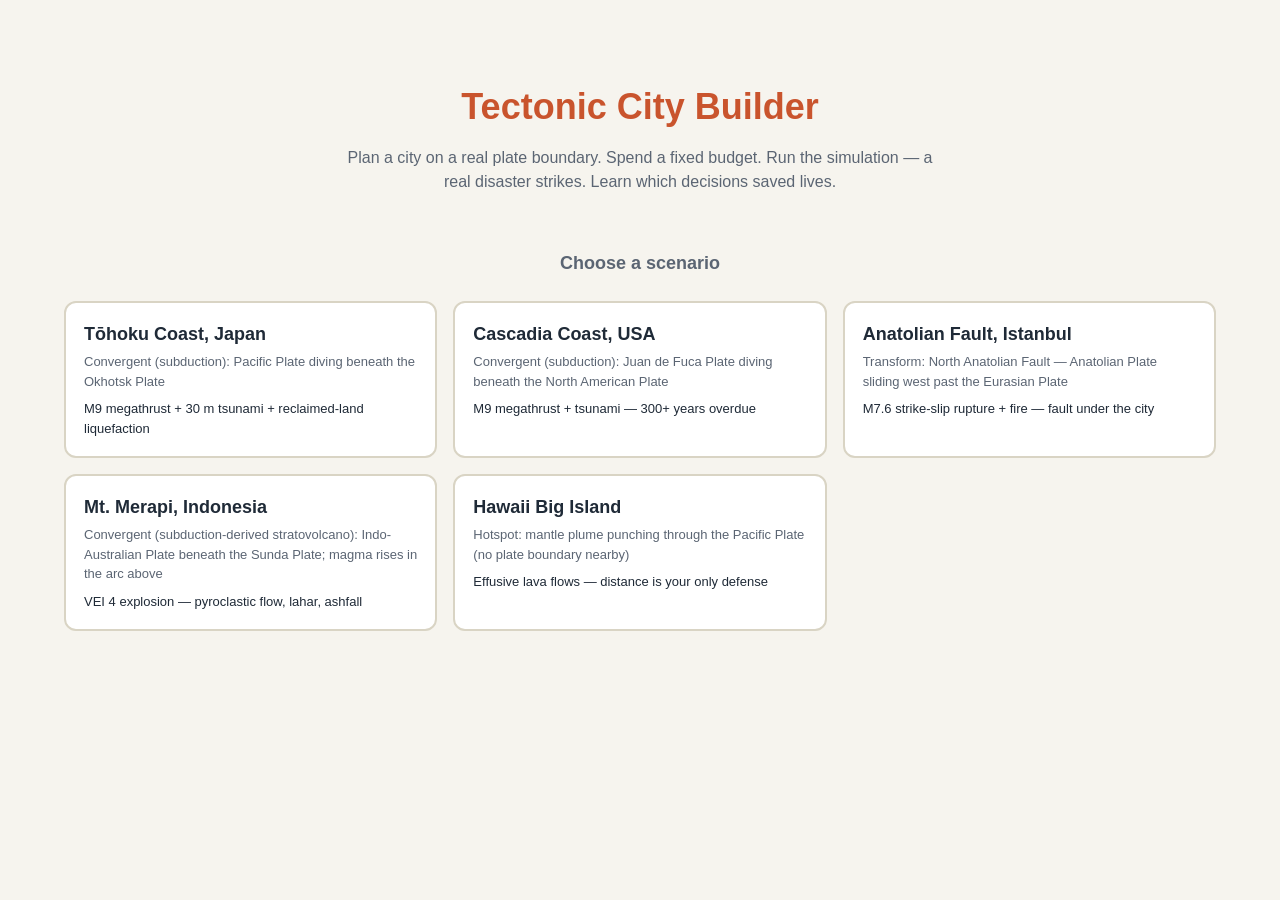
==== v2/index.html @ 9e3a4e07 "Initial commit — v1 reference + v2 Phase A foundation Tracks the existing v1 simulator (immutable pe" ====
<!DOCTYPE html>
<html lang="en">
<head>
  <meta charset="UTF-8">
  <meta name="viewport" content="width=device-width, initial-scale=1.0">
  <title>Tectonic City Builder v2 — Earth & Environmental Science</title>
  <link rel="stylesheet" href="styles.css">
</head>
<body>

<!-- ═══════════════════════════════════════════════ -->
<!-- SCREEN 1: TITLE / SCENARIO PICKER              -->
<!-- ═══════════════════════════════════════════════ -->
<div id="screen-title" class="screen active">
  <div class="title-hero">
    <h1>Tectonic City Builder</h1>
    <p>Plan a city on a real plate boundary. Spend a fixed budget. Run the simulation — a real disaster strikes. Learn which decisions saved lives.</p>
  </div>
  <h2 style="text-align:center; font-size: 18px; color: var(--muted); margin-bottom: 12px;">Choose a scenario</h2>
  <div class="scenario-grid" id="scenario-picker">
    <!-- populated by game.js -->
  </div>
</div>

<!-- ═══════════════════════════════════════════════ -->
<!-- SCREEN 2: BRIEFING                             -->
<!-- ═══════════════════════════════════════════════ -->
<div id="screen-briefing" class="screen">
  <div class="briefing" id="briefing-content">
    <!-- populated by game.js -->
  </div>
</div>

<!-- ═══════════════════════════════════════════════ -->
<!-- SCREEN 3: BUILD                                -->
<!-- ═══════════════════════════════════════════════ -->
<div id="screen-build" class="screen">
  <div class="build-layout">
    <div class="build-main">
      <div class="build-header">
        <h2 id="build-title">Build your city</h2>
        <div class="scenario-sub" id="build-subtitle">—</div>
      </div>
      <div class="grid-wrap">
        <div class="grid" id="grid"></div>
      </div>
    </div>
    <div class="build-side">
      <div class="budget-card">
        <div class="budget-label">Budget remaining</div>
        <div class="budget-value" id="budget-value">$0</div>
      </div>
      <div class="palette">
        <h3>Buildings</h3>
        <div class="palette-list" id="palette-buildings"></div>
      </div>
      <div class="palette">
        <h3>Engineering Tech</h3>
        <p style="font-size:11px;color:var(--muted);margin-bottom:6px;">Click a tile with a building first, then a tech to install it.</p>
        <div class="palette-list" id="palette-tech"></div>
      </div>
      <div class="palette-info" id="palette-info">Select a building or tech, then click a tile to place.</div>
      <button class="run-button" id="run-button">▶ Run Simulation</button>
      <button class="btn btn-secondary" id="back-to-picker" style="margin-top: 8px;">← Back to scenarios</button>
    </div>
  </div>
</div>

<!-- ═══════════════════════════════════════════════ -->
<!-- SCREEN 4: DISASTER BANNER                      -->
<!-- ═══════════════════════════════════════════════ -->
<div id="screen-disaster" class="screen">
  <div class="disaster-banner" id="disaster-banner">⚠️ DISASTER INCOMING ⚠️</div>
</div>

<!-- ═══════════════════════════════════════════════ -->
<!-- SCREEN 5: DEBRIEF                              -->
<!-- ═══════════════════════════════════════════════ -->
<div id="screen-debrief" class="screen">
  <div class="debrief" id="debrief-content">
    <!-- populated by game.js -->
  </div>
</div>

<!-- Scripts: data first, game logic last -->
<script src="scenarios.js"></script>
<script src="tech.js"></script>
<script src="game.js"></script>

</body>
</html>
---- v2/styles.css ----
/* Tectonic City Builder v2 — palette + layout */

:root {
  --bg: #f6f4ee;
  --ink: #1f2a37;
  --muted: #5b6573;
  --card: #ffffff;
  --line: #d9d4c4;
  --accent: #c9542d;
  --accent-soft: #f4ddcf;
  --ok: #2e7d4f;
  --warn: #c9882d;
  --bad: #b3261e;

  /* Tile zone colors */
  --tile: #e9e4d3;
  --tile-bedrock: #d6cdb0;
  --tile-fill: #ddd0a0;
  --tile-reclaimed: #c8b87a;          /* NEW: reclaimed land, deeper than fill */
  --tile-coast: #c6dbe2;
  --tile-ocean: #6f9bb0;
  --tile-fault: #b3826b;
  --tile-urban: #e5dcc6;              /* NEW: dense urban, lighter than bedrock */
  --tile-urban-near: #d9c6a5;         /* NEW: near-fault urban */
  --tile-lava-hi: #d97a4b;
  --tile-lava-med: #e5b08c;
  --tile-ash: #b9b09d;
  --tile-volcano: #5b3a2b;
  --tile-pyroclastic: #8b3a2b;        /* NEW: lethal pyroclastic zone */
  --tile-lahar: #8c7a52;              /* NEW: lahar mudflow valley */
}

* { box-sizing: border-box; margin: 0; padding: 0; }

body {
  font-family: -apple-system, BlinkMacSystemFont, "Segoe UI", Roboto, sans-serif;
  background: var(--bg);
  color: var(--ink);
  line-height: 1.5;
  min-height: 100vh;
}

/* ───── Screen system ───── */
.screen { display: none; padding: 24px; max-width: 1200px; margin: 0 auto; }
.screen.active { display: block; }

/* ───── Title screen ───── */
.title-hero { text-align: center; padding: 56px 24px 32px; }
.title-hero h1 { font-size: 36px; color: var(--accent); margin-bottom: 12px; }
.title-hero p { color: var(--muted); max-width: 600px; margin: 0 auto 24px; font-size: 16px; }
.scenario-grid {
  display: grid;
  grid-template-columns: repeat(auto-fit, minmax(280px, 1fr));
  gap: 16px;
  margin-top: 24px;
}
.scenario-card {
  background: var(--card);
  border: 2px solid var(--line);
  border-radius: 12px;
  padding: 18px;
  cursor: pointer;
  transition: border-color 0.15s, transform 0.1s, box-shadow 0.15s;
}
.scenario-card:hover {
  border-color: var(--accent);
  transform: translateY(-2px);
  box-shadow: 0 4px 16px rgba(201, 84, 45, 0.12);
}
.scenario-card h3 { font-size: 18px; color: var(--ink); margin-bottom: 4px; }
.scenario-card .scenario-meta { font-size: 13px; color: var(--muted); margin-bottom: 8px; }
.scenario-card .scenario-hazards { font-size: 13px; color: var(--ink); }

/* ───── Briefing screen ───── */
.briefing { background: var(--card); border-radius: 12px; padding: 24px; border: 1px solid var(--line); }
.briefing h2 { font-size: 26px; color: var(--accent); margin-bottom: 6px; }
.briefing .briefing-meta { color: var(--muted); margin-bottom: 16px; font-size: 14px; }
.briefing h3 { font-size: 16px; margin-top: 20px; margin-bottom: 8px; }
.briefing p { margin-bottom: 10px; }
.briefing .hazards-list { display: flex; flex-wrap: wrap; gap: 10px; margin: 8px 0 16px; }
.briefing .hazard-chip {
  background: var(--accent-soft);
  color: var(--ink);
  padding: 6px 12px;
  border-radius: 16px;
  font-size: 13px;
  font-weight: 600;
}
.briefing .legend { display: flex; flex-wrap: wrap; gap: 12px; margin: 12px 0; font-size: 13px; }
.briefing .legend-item { display: inline-flex; align-items: center; gap: 6px; }
.briefing .legend-swatch { width: 16px; height: 16px; border-radius: 3px; border: 1px solid var(--line); }
.briefing .tech-list { display: flex; flex-wrap: wrap; gap: 8px; margin-top: 8px; }
.briefing .tech-chip { background: var(--bg); border: 1px solid var(--line); padding: 4px 10px; border-radius: 12px; font-size: 13px; }
.briefing .ngss-footer { margin-top: 24px; padding-top: 16px; border-top: 1px solid var(--line); font-size: 12px; color: var(--muted); }
.briefing .ngss-footer strong { color: var(--ink); }
.briefing-actions { margin-top: 20px; display: flex; gap: 12px; }

/* ───── Build screen ───── */
.build-layout {
  display: grid;
  grid-template-columns: 1fr 280px;
  gap: 20px;
}
.build-main { background: var(--card); border-radius: 12px; padding: 16px; border: 1px solid var(--line); }
.build-header { display: flex; justify-content: space-between; align-items: baseline; margin-bottom: 12px; }
.build-header h2 { font-size: 20px; color: var(--accent); }
.build-header .scenario-sub { font-size: 13px; color: var(--muted); }

/* Grid */
.grid-wrap { display: flex; justify-content: center; padding: 12px 0; }
.grid {
  display: grid;
  grid-template-columns: repeat(8, 64px);
  grid-template-rows: repeat(6, 64px);
  gap: 2px;
  background: var(--line);
  padding: 2px;
  border-radius: 6px;
}
.tile {
  background: var(--tile-bedrock);
  border: 1px solid transparent;
  cursor: pointer;
  position: relative;
  display: flex;
  flex-direction: column;
  align-items: center;
  justify-content: center;
  font-size: 22px;
  user-select: none;
  transition: transform 0.05s;
}
.tile:hover { border-color: var(--accent); transform: scale(1.04); z-index: 2; }
.tile.zone-ocean { background: var(--tile-ocean); cursor: not-allowed; }
.tile.zone-coastal { background: var(--tile-coast); }
.tile.zone-fill { background: var(--tile-fill); }
.tile.zone-reclaimed_land { background: var(--tile-reclaimed); }
.tile.zone-bedrock { background: var(--tile-bedrock); }
.tile.zone-fault { background: var(--tile-fault); }
.tile.zone-urban { background: var(--tile-urban); }
.tile.zone-urban-near { background: var(--tile-urban-near); }
.tile.zone-volcano { background: var(--tile-volcano); cursor: not-allowed; }
.tile.zone-pyroclastic_zone { background: var(--tile-pyroclastic); }
.tile.zone-lahar_valley { background: var(--tile-lahar); }
.tile.zone-ashfall_plume { background: var(--tile-ash); }
.tile.zone-lava_path { background: var(--tile-lava-hi); }
.tile.zone-lava_adjacent { background: var(--tile-lava-med); }
.tile.unbuildable { cursor: not-allowed; }
.tile .tile-tech {
  position: absolute;
  top: 1px;
  right: 2px;
  font-size: 11px;
  background: rgba(255, 255, 255, 0.85);
  padding: 1px 4px;
  border-radius: 3px;
  line-height: 1;
}

/* Sidebar */
.build-side { display: flex; flex-direction: column; gap: 14px; }
.budget-card {
  background: var(--card);
  border: 1px solid var(--line);
  border-radius: 10px;
  padding: 14px;
}
.budget-card .budget-label { font-size: 12px; color: var(--muted); }
.budget-card .budget-value { font-size: 26px; font-weight: 700; color: var(--ok); }
.budget-card .budget-value.low { color: var(--warn); }
.budget-card .budget-value.empty { color: var(--bad); }
.palette {
  background: var(--card);
  border: 1px solid var(--line);
  border-radius: 10px;
  padding: 14px;
}
.palette h3 { font-size: 13px; text-transform: uppercase; letter-spacing: 0.5px; color: var(--muted); margin-bottom: 8px; }
.palette-list { display: flex; flex-direction: column; gap: 6px; }
.palette-item {
  display: flex;
  align-items: center;
  gap: 8px;
  background: var(--bg);
  border: 1.5px solid var(--line);
  border-radius: 6px;
  padding: 8px 10px;
  cursor: pointer;
  font-size: 13px;
  transition: border-color 0.1s;
}
.palette-item:hover { border-color: var(--accent); }
.palette-item.selected { border-color: var(--accent); background: var(--accent-soft); }
.palette-item .palette-icon { font-size: 18px; }
.palette-item .palette-cost { margin-left: auto; color: var(--muted); font-size: 12px; }
.palette-item.unaffordable { opacity: 0.5; cursor: not-allowed; }
.palette-info { font-size: 12px; color: var(--muted); margin-top: 6px; min-height: 32px; }

.run-button {
  background: var(--accent);
  color: white;
  border: none;
  padding: 14px 24px;
  border-radius: 10px;
  font-size: 16px;
  font-weight: 700;
  cursor: pointer;
  width: 100%;
  margin-top: auto;
}
.run-button:hover { background: #a8421f; }
.run-button:disabled { background: var(--muted); cursor: not-allowed; }

/* ───── Disaster banner (between Build and Debrief) ───── */
.disaster-banner {
  background: var(--bad);
  color: white;
  text-align: center;
  padding: 32px 24px;
  font-size: 26px;
  font-weight: 700;
  letter-spacing: 1px;
  border-radius: 12px;
  margin: 100px auto;
  max-width: 600px;
}

/* ───── Debrief screen ───── */
.debrief { background: var(--card); border-radius: 12px; padding: 24px; border: 1px solid var(--line); }
.debrief h2 { font-size: 26px; color: var(--accent); margin-bottom: 4px; }
.debrief .debrief-meta { color: var(--muted); margin-bottom: 20px; font-size: 14px; }
.scoreboard { display: grid; grid-template-columns: repeat(auto-fit, minmax(140px, 1fr)); gap: 12px; margin: 16px 0; }
.scoreboard .score-card {
  background: var(--bg);
  border: 1px solid var(--line);
  border-radius: 10px;
  padding: 14px;
}
.scoreboard .score-label { font-size: 12px; color: var(--muted); text-transform: uppercase; letter-spacing: 0.5px; }
.scoreboard .score-value { font-size: 24px; font-weight: 700; color: var(--ink); margin-top: 4px; }
.scoreboard .score-value.ok { color: var(--ok); }
.scoreboard .score-value.warn { color: var(--warn); }
.scoreboard .score-value.bad { color: var(--bad); }
.grade-banner {
  display: inline-block;
  padding: 10px 24px;
  border-radius: 8px;
  font-size: 22px;
  font-weight: 800;
  margin: 8px 0;
  color: white;
}
.grade-banner.grade-A { background: var(--ok); }
.grade-banner.grade-B { background: #4a8a3b; }
.grade-banner.grade-C { background: var(--warn); }
.grade-banner.grade-D { background: #c46b2d; }
.grade-banner.grade-F { background: var(--bad); }
.debrief-section { margin-top: 20px; padding-top: 16px; border-top: 1px solid var(--line); }
.debrief-section h3 { font-size: 16px; margin-bottom: 8px; }
.outcome-list { font-size: 14px; }
.outcome-list .outcome-row {
  display: flex;
  justify-content: space-between;
  padding: 6px 0;
  border-bottom: 1px dashed var(--line);
}
.outcome-list .outcome-row:last-child { border-bottom: none; }
.outcome-list .outcome-detail { color: var(--muted); font-size: 13px; }

.debrief-actions { margin-top: 24px; display: flex; gap: 12px; flex-wrap: wrap; }

/* ───── Buttons ───── */
.btn {
  display: inline-block;
  padding: 10px 18px;
  border-radius: 8px;
  border: none;
  font-size: 14px;
  font-weight: 600;
  cursor: pointer;
  text-decoration: none;
}
.btn-primary { background: var(--accent); color: white; }
.btn-primary:hover { background: #a8421f; }
.btn-secondary { background: var(--bg); color: var(--ink); border: 1.5px solid var(--line); }
.btn-secondary:hover { border-color: var(--accent); }

/* ───── Responsive ───── */
@media (max-width: 900px) {
  .build-layout { grid-template-columns: 1fr; }
  .build-side { order: -1; }
  .grid { grid-template-columns: repeat(8, 44px); grid-template-rows: repeat(6, 44px); }
  .tile { font-size: 16px; }
}
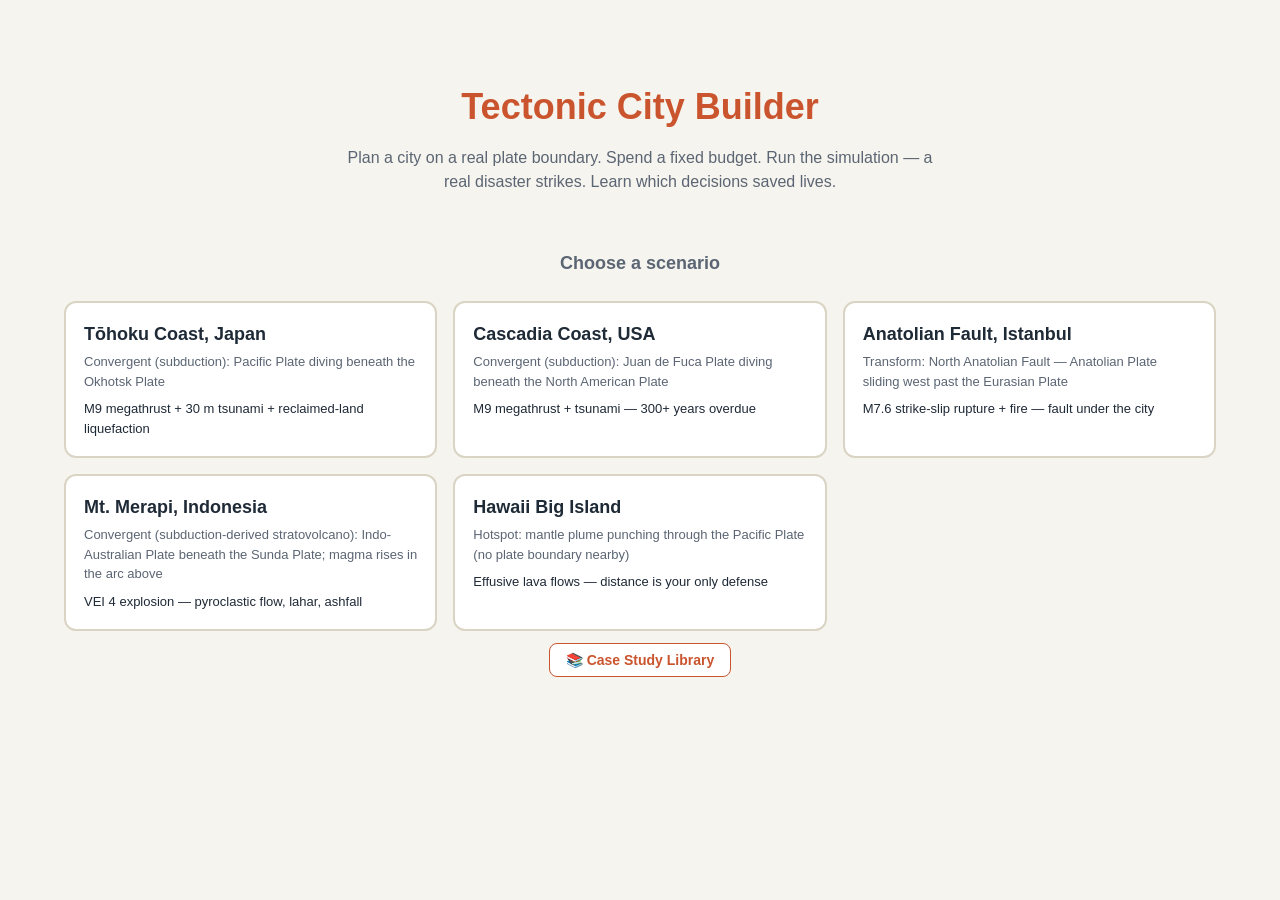
==== commit 782361de: "v2 Phase D — historical case studies (library + briefing + failure-mode debrief) Wires the 9-case-st" ====
--- a/v2/index.html
+++ b/v2/index.html
@@ -20,6 +20,23 @@
   <div class="scenario-grid" id="scenario-picker">
     <!-- populated by game.js -->
   </div>
+  <div class="title-actions">
+    <button class="btn-library" id="open-library">📚 Case Study Library</button>
+  </div>
+</div>
+
+<!-- ═══════════════════════════════════════════════ -->
+<!-- SCREEN 6: CASE STUDY LIBRARY (Phase D)        -->
+<!-- ═══════════════════════════════════════════════ -->
+<div id="screen-library" class="screen">
+  <div class="screen-header">
+    <h1>Case Study Library</h1>
+    <p>Nine real-world events catalogued. Each entry includes what happened, what engineering or its absence mattered, primary sources, and the NGSS standards it most strongly supports. Click any card to expand.</p>
+  </div>
+  <div class="cs-grid" id="cs-library-grid"><!-- populated by game.js --></div>
+  <div class="library-back">
+    <button class="btn btn-secondary" id="library-back">← Back to title</button>
+  </div>
 </div>
 
 <!-- ═══════════════════════════════════════════════ -->
@@ -41,6 +58,7 @@
         <h2 id="build-title">Build your city</h2>
         <div class="scenario-sub" id="build-subtitle">—</div>
       </div>
+      <div id="disaster-banner-inline" class="disaster-banner-inline">⚠️ DISASTER INCOMING ⚠️</div>
       <div class="grid-wrap">
         <div class="grid" id="grid"></div>
       </div>
@@ -82,9 +100,14 @@
   </div>
 </div>
 
-<!-- Scripts: data first, game logic last -->
+<!-- Hover popover for tech demos (Phase B) -->
+<div id="tech-demo-popover" class="tech-demo-popover" aria-hidden="true"></div>
+
+<!-- Scripts: data first, sprites, game logic last -->
 <script src="scenarios.js"></script>
 <script src="tech.js"></script>
+<script src="case-studies.js"></script>
+<script src="sprites.js"></script>
 <script src="game.js"></script>
 
 </body>
--- a/v2/styles.css
+++ b/v2/styles.css
@@ -285,10 +285,476 @@
 .btn-secondary { background: var(--bg); color: var(--ink); border: 1.5px solid var(--line); }
 .btn-secondary:hover { border-color: var(--accent); }
 
+/* ───── SVG tile sprites (Phase B) ───── */
+.tile { font-size: 0; /* hide leftover emoji baseline */ }
+.tile-sprite {
+  display: block;
+  width: 100%;
+  height: 100%;
+  pointer-events: none;
+}
+
+/* Building piece fills */
+.sprite-building .iso-front  { fill: var(--front-color, #d8c298); stroke: var(--ink); stroke-width: 0.5; }
+.sprite-building .iso-side   { fill: var(--side-color, #b9a378); stroke: var(--ink); stroke-width: 0.5; }
+.sprite-building .iso-door   { fill: #5a4530; }
+.sprite-building .iso-window { fill: #7ba3b0; }
+.sprite-building .iso-trim   { fill: #6b5a3e; }
+.sprite-building .iso-trim-line { stroke: var(--ink); stroke-width: 0.6; fill: none; }
+.sprite-building .iso-arch   { fill: #6b5a3e; }
+.sprite-building .iso-cross  { fill: #c92d2d; }
+.sprite-building .iso-tower  { fill: var(--front-color, #d8c298); stroke: var(--ink); stroke-width: 0.5; }
+.sprite-building .iso-tower-roof { fill: var(--accent); }
+.sprite-building .iso-stack       { fill: #6e6e6e; stroke: var(--ink); stroke-width: 0.4; }
+.sprite-building .iso-stack-rim   { fill: #4a4a4a; }
+.sprite-building .iso-awning      { fill: var(--accent); stroke: var(--ink); stroke-width: 0.5; }
+
+/* Per-building color overrides via CSS variables */
+.sprite-housing  { --front-color: #d8c298; --side-color: #b9a378; }
+.sprite-hospital { --front-color: #f3ecd8; --side-color: #d8d0b8; }
+.sprite-school   { --front-color: #e8d075; --side-color: #c8b055; }
+.sprite-power    { --front-color: #b4ada0; --side-color: #94928a; }
+.sprite-market   { --front-color: #c8b87a; --side-color: #a89858; }
+
+/* Default flat roof */
+.iso-roof { fill: #8b7355; stroke: var(--ink); stroke-width: 0.5; }
+/* Steep pitched roof (when ash_roof installed) */
+.iso-roof-steep polygon { fill: #6b5a3e; stroke: var(--ink); stroke-width: 0.5; }
+
+/* Tech overlay fills */
+.overlay-base-isolation path { fill: none; stroke: var(--accent); stroke-width: 1.5; stroke-linecap: round; }
+.overlay-shear-walls   line  { stroke: rgba(31, 42, 55, 0.55); stroke-width: 1.2; }
+.overlay-tsunami-wall  rect  { fill: #9b9080; stroke: var(--ink); stroke-width: 0.5; }
+.overlay-tsunami-wall  line  { stroke: #5a4530; stroke-width: 0.4; }
+.overlay-deep-foundation line { stroke: #4a3a25; stroke-width: 1.2; }
+.overlay-lava-berm polygon { fill: #8b5a3a; stroke: var(--ink); stroke-width: 0.5; }
+.overlay-lahar-diversion polygon { fill: #4a3a28; stroke: var(--ink); stroke-width: 0.3; }
+.overlay-lahar-diversion .lahar-water { fill: #6b5a3e; stroke: none; }
+.overlay-pyroclastic-shelter rect    { fill: #8a8278; stroke: var(--ink); stroke-width: 0.4; }
+.overlay-pyroclastic-shelter polygon { fill: #6b6058; stroke: var(--ink); stroke-width: 0.4; }
+.overlay-pyroclastic-shelter .bunker-door { fill: #2a2a2a; stroke: none; }
+
+/* ───── City-wide badge (early warning) ───── */
+.citywide-badge {
+  position: absolute;
+  top: 8px;
+  right: 8px;
+  background: var(--accent);
+  color: white;
+  padding: 4px 10px;
+  border-radius: 12px;
+  font-size: 11px;
+  font-weight: 700;
+  letter-spacing: 0.4px;
+  text-transform: uppercase;
+  pointer-events: none;
+  z-index: 3;
+}
+.build-main { position: relative; }
+
+/* ───── Tech demo popover ───── */
+.tech-demo-popover {
+  position: fixed;
+  display: none;
+  background: var(--card);
+  border: 1.5px solid var(--accent);
+  border-radius: 8px;
+  padding: 6px;
+  box-shadow: 0 8px 24px rgba(0, 0, 0, 0.18);
+  z-index: 1000;
+  width: 200px;
+  pointer-events: none;
+}
+.tech-demo-popover.visible { display: block; }
+.tech-demo-popover .demo-svg { width: 100%; height: auto; }
+.tech-demo-popover .demo-label {
+  font-family: sans-serif;
+  font-size: 4px;
+  fill: var(--muted);
+}
+.tech-demo-popover .demo-building       { fill: #d8c298; stroke: var(--ink); stroke-width: 0.6; }
+.tech-demo-popover .demo-window         { fill: #7ba3b0; }
+.tech-demo-popover .demo-door           { fill: #5a4530; }
+.tech-demo-popover .demo-ground         { fill: #b9a378; }
+.tech-demo-popover .demo-ground-line    { stroke: var(--ink); stroke-width: 0.5; }
+.tech-demo-popover .demo-ground-liquid  { fill: #b9a378; }
+.tech-demo-popover .demo-pile           { stroke: #4a3a25; stroke-width: 1; stroke-dasharray: 2 2; }
+.tech-demo-popover .demo-brace          { stroke: rgba(31, 42, 55, 0.6); stroke-width: 1.2; }
+.tech-demo-popover .demo-wall           { fill: #9b9080; stroke: var(--ink); stroke-width: 0.5; }
+.tech-demo-popover .demo-wave           { fill: #6f9bb0; opacity: 0.85; }
+.tech-demo-popover .demo-mast           { stroke: var(--ink); stroke-width: 1.5; }
+.tech-demo-popover .demo-antenna        { fill: var(--accent); }
+.tech-demo-popover .demo-ring           { fill: none; stroke: var(--accent); stroke-width: 1; opacity: 0.7; }
+.tech-demo-popover .demo-person         { fill: var(--ink); }
+.tech-demo-popover .demo-berm           { fill: #8b5a3a; stroke: var(--ink); stroke-width: 0.5; }
+.tech-demo-popover .demo-lava           { fill: #d97a4b; }
+.tech-demo-popover .demo-pitched-roof   { fill: #6b5a3e; stroke: var(--ink); stroke-width: 0.5; }
+.tech-demo-popover .demo-ash            { fill: #888; }
+.tech-demo-popover .demo-trench         { fill: #4a3a28; }
+.tech-demo-popover .demo-mud            { stroke: #6b5a3e; }
+.tech-demo-popover .demo-bunker         { fill: #8a8278; stroke: var(--ink); stroke-width: 0.4; }
+.tech-demo-popover .demo-bunker-roof    { fill: #6b6058; stroke: var(--ink); stroke-width: 0.4; }
+.tech-demo-popover .demo-pyroclastic    { fill: rgba(217, 122, 75, 0.85); }
+
+/* ───── Hover demo animations (~2s loops) ───── */
+@keyframes shakeGround {
+  0%, 100% { transform: translateX(0); }
+  25% { transform: translateX(3px); }
+  75% { transform: translateX(-3px); }
+}
+.anim-shake-ground { animation: shakeGround 0.6s ease-in-out infinite; transform-origin: center; }
+
+@keyframes tiltSnap {
+  0%, 100% { transform: rotate(0deg); }
+  40% { transform: rotate(-7deg); }
+  60% { transform: rotate(7deg); }
+}
+.anim-tilt-snap { animation: tiltSnap 1.8s ease-in-out infinite; }
+
+@keyframes waveSweep {
+  0% { transform: translateX(0); opacity: 1; }
+  60% { transform: translateX(20px); opacity: 1; }
+  80% { transform: translateX(20px); opacity: 0.6; }
+  100% { transform: translateX(0); opacity: 0; }
+}
+.anim-wave-sweep { animation: waveSweep 2s ease-out infinite; }
+
+@keyframes liquefy {
+  0%, 100% { opacity: 1; transform: translateY(0); }
+  50% { opacity: 0.6; transform: translateY(2px); }
+}
+.anim-liquefy { animation: liquefy 1.6s ease-in-out infinite; }
+
+@keyframes pulse {
+  0% { opacity: 1; transform: scale(0.6); }
+  100% { opacity: 0; transform: scale(1.4); }
+}
+.anim-pulse circle { animation: pulse 1.6s ease-out infinite; transform-origin: 40px 18px; }
+.anim-pulse circle:nth-child(2) { animation-delay: 0.5s; }
+.anim-pulse circle:nth-child(3) { animation-delay: 1.0s; }
+
+@keyframes peopleFlee {
+  0% { transform: translateX(0); opacity: 1; }
+  100% { transform: translateX(-20px); opacity: 0; }
+}
+.anim-people-flee circle:first-child { animation: peopleFlee 1.8s ease-in infinite; }
+.anim-people-flee circle:last-child  { animation: peopleFlee 1.8s ease-in infinite reverse; }
+
+@keyframes lavaDivert {
+  0%, 100% { transform: translateX(0); opacity: 1; }
+  50% { transform: translateX(-4px); opacity: 0.8; }
+}
+.anim-lava-divert { animation: lavaDivert 1.4s ease-in-out infinite; }
+
+@keyframes ashfall {
+  0% { transform: translateY(-12px); opacity: 0; }
+  20% { opacity: 1; }
+  100% { transform: translateY(34px); opacity: 0; }
+}
+.anim-ashfall circle { animation: ashfall 2s linear infinite; }
+.anim-ashfall circle:nth-child(2) { animation-delay: 0.5s; }
+.anim-ashfall circle:nth-child(3) { animation-delay: 1.0s; }
+.anim-ashfall circle:nth-child(4) { animation-delay: 1.5s; }
+
+@keyframes laharFlow {
+  0% { stroke-dashoffset: 0; }
+  100% { stroke-dashoffset: -40; }
+}
+.anim-lahar-flow .demo-mud { stroke-dasharray: 6 4; animation: laharFlow 1.5s linear infinite; }
+
+@keyframes pyroclasticSweep {
+  0% { transform: translateX(-30px); opacity: 0; }
+  30% { opacity: 1; }
+  70% { opacity: 1; }
+  100% { transform: translateX(80px); opacity: 0; }
+}
+.anim-pyroclastic-sweep polygon { animation: pyroclasticSweep 2.4s ease-out infinite; }
+
+@keyframes buildingDestroy {
+  0%, 30% { opacity: 1; transform: scale(1, 1); }
+  60% { opacity: 0.4; transform: scale(1, 0.6); }
+  100% { opacity: 0.1; transform: scale(1, 0.3); }
+}
+.anim-building-destroy rect {
+  animation: buildingDestroy 2.4s ease-in infinite;
+  transform-origin: center bottom;
+  transform-box: fill-box;
+}
+
+/* ═════════════════════════════════════════════════════════════════
+   Phase C — DAMAGE STATES + DISASTER ANIMATION
+   ═════════════════════════════════════════════════════════════════ */
+
+/* ───── Damage state classes on .tile-sprite ───── */
+.tile-sprite { transition: transform 0.18s ease-out; transform-origin: center bottom; }
+.tile-sprite.damage-cracked { transform: rotate(-2deg); }
+.tile-sprite.damage-heavy   { transform: rotate(-4deg); filter: brightness(0.85) saturate(0.85); }
+.tile-sprite.damage-destroyed { /* rubble sprite handles its own look */ }
+
+/* Crack overlay */
+.damage-cracks path { fill: none; stroke: #2a1a10; stroke-width: 0.8; stroke-linecap: round; }
+.damage-heavy-marks .roof-break  { fill: #2a1a10; }
+.damage-heavy-marks .heavy-crack { fill: none; stroke: #2a1a10; stroke-width: 1.2; stroke-linecap: round; }
+.damage-heavy-marks .smoke-wisp circle {
+  fill: #888;
+  opacity: 0;
+  animation: smokeWisp 1.6s ease-out infinite;
+}
+.damage-heavy-marks .smoke-wisp circle:nth-child(1) { animation-delay: 0s; }
+.damage-heavy-marks .smoke-wisp circle:nth-child(2) { animation-delay: 0.3s; }
+.damage-heavy-marks .smoke-wisp circle:nth-child(3) { animation-delay: 0.6s; }
+@keyframes smokeWisp {
+  0%   { opacity: 0; transform: translateY(0) scale(0.6); }
+  30%  { opacity: 0.6; }
+  100% { opacity: 0; transform: translateY(-12px) scale(1.4); }
+}
+
+/* Rubble sprite (destroyed) */
+.sprite-rubble .rubble-pile  { fill: #7a6a55; stroke: var(--ink); stroke-width: 0.5; }
+.sprite-rubble .rubble-stone { fill: #4a3a28; }
+.sprite-rubble .flame-plume .flame-outer { fill: #d97a4b; opacity: 0.9; animation: flameFlicker 0.35s ease-in-out infinite alternate; }
+.sprite-rubble .flame-plume .flame-inner { fill: #ffcf66; opacity: 0.95; animation: flameFlicker 0.25s ease-in-out infinite alternate-reverse; }
+.sprite-rubble .rubble-smoke circle { fill: #888; opacity: 0; animation: rubbleSmoke 1.8s ease-out infinite; }
+.sprite-rubble .rubble-smoke circle:nth-child(1) { animation-delay: 0s; }
+.sprite-rubble .rubble-smoke circle:nth-child(2) { animation-delay: 0.5s; }
+.sprite-rubble .rubble-smoke circle:nth-child(3) { animation-delay: 1.0s; }
+@keyframes flameFlicker {
+  0%   { transform: scaleY(1)   translateY(0); }
+  100% { transform: scaleY(1.1) translateY(-1px); }
+}
+@keyframes rubbleSmoke {
+  0%   { opacity: 0;   transform: translateY(0)   scale(0.6); }
+  30%  { opacity: 0.6; }
+  100% { opacity: 0;   transform: translateY(-16px) scale(1.6); }
+}
+
+/* ───── Grid shake during quake scenarios ───── */
+.grid.is-shaking { animation: gridShake 0.18s ease-in-out infinite; }
+@keyframes gridShake {
+  0%, 100% { transform: translate(0, 0); }
+  25%      { transform: translate(2px, -1px); }
+  75%      { transform: translate(-2px, 1px); }
+}
+
+/* ───── Inline disaster banner ───── */
+.disaster-banner-inline {
+  background: var(--bad);
+  color: white;
+  text-align: center;
+  padding: 10px 16px;
+  font-size: 16px;
+  font-weight: 700;
+  letter-spacing: 0.6px;
+  border-radius: 8px;
+  margin-bottom: 10px;
+  display: none;
+}
+.disaster-banner-inline.visible { display: block; animation: bannerPulse 0.5s ease-out; }
+@keyframes bannerPulse {
+  0%   { transform: scale(0.98); opacity: 0; }
+  100% { transform: scale(1);    opacity: 1; }
+}
+
+/* ───── Hazard overlay (positioned over .grid during animation) ───── */
+.grid-wrap { position: relative; }
+.hazard-overlay {
+  position: absolute;
+  inset: 12px;
+  width: calc(100% - 24px);
+  height: calc(100% - 24px);
+  pointer-events: none;
+  z-index: 5;
+}
+
+/* Tōhoku / Cascadia — blue wave sweeping left → right */
+.hazard-wave .wave-mass  { fill: rgba(111, 155, 176, 0.55); }
+.hazard-wave .wave-crest { fill: none; stroke: rgba(255,255,255,0.7); stroke-width: 3; }
+.anim-wave-sweep-grid {
+  animation: waveSweepGrid 1.5s ease-out forwards;
+  transform-origin: left center;
+}
+@keyframes waveSweepGrid {
+  0%   { transform: translateX(0)    scaleX(0.4); opacity: 0; }
+  20%  { opacity: 1; }
+  100% { transform: translateX(420px) scaleX(1.4); opacity: 0.7; }
+}
+
+/* Anatolian — red glow flash along fault diagonal */
+.hazard-fault .fault-glow { stroke: rgba(217, 122, 75, 0.55); fill: none; stroke-linecap: round; }
+.hazard-fault .fault-line { stroke: var(--bad); fill: none; stroke-linecap: round; }
+.anim-fault-flash {
+  animation: faultFlash 1.5s ease-out forwards;
+  transform-origin: center;
+}
+@keyframes faultFlash {
+  0%   { opacity: 0; }
+  20%  { opacity: 1; }
+  40%  { opacity: 0.3; }
+  60%  { opacity: 1; }
+  100% { opacity: 0; }
+}
+
+/* Merapi — pyroclastic cone expanding + lahar streaming */
+.hazard-merapi .pyroclastic-cone { fill: rgba(217, 122, 75, 0.55); }
+.hazard-merapi .lahar-flow       { fill: none; stroke: rgba(140, 122, 82, 0.75); stroke-width: 28; stroke-linecap: round; }
+.anim-pyroclastic-expand { transform-origin: 480px 32px; animation: pyroclasticExpand 1.5s ease-out forwards; }
+@keyframes pyroclasticExpand {
+  0%   { transform: scale(0.1); opacity: 0; }
+  20%  { opacity: 1; }
+  100% { transform: scale(2);   opacity: 0.5; }
+}
+.anim-lahar-stream path {
+  stroke-dasharray: 400;
+  stroke-dashoffset: 400;
+  animation: laharStream 1.5s 0.2s ease-out forwards;
+}
+@keyframes laharStream {
+  0%   { stroke-dashoffset: 400; }
+  100% { stroke-dashoffset: 0;   }
+}
+
+/* Hawaii — orange lava extending along path */
+.hazard-lava-extend .lava-path {
+  fill: none;
+  stroke: var(--accent);
+  stroke-width: 28;
+  stroke-linecap: round;
+  stroke-linejoin: round;
+  stroke-dasharray: 100;
+  stroke-dashoffset: 100;
+  animation: lavaReveal 1.5s ease-out forwards;
+}
+@keyframes lavaReveal {
+  0%   { stroke-dashoffset: 100; }
+  100% { stroke-dashoffset: 0;   }
+}
+
+/* ═════════════════════════════════════════════════════════════════
+   Phase D — CASE STUDIES (briefing + debrief + library)
+   ═════════════════════════════════════════════════════════════════ */
+
+/* ───── Title screen — Library entry button ───── */
+.title-actions { text-align: center; margin: 12px 0 16px; }
+.btn-library {
+  background: var(--card);
+  border: 1.5px solid var(--accent);
+  color: var(--accent);
+  font-weight: 700;
+  padding: 8px 16px;
+  border-radius: 8px;
+  cursor: pointer;
+  font-size: 14px;
+}
+.btn-library:hover { background: var(--accent-soft); }
+
+/* ───── Case study cards (shared across briefing/debrief/library) ───── */
+.cs-section { margin-top: 18px; }
+.cs-section-title {
+  font-size: 14px;
+  font-weight: 700;
+  color: var(--muted);
+  text-transform: uppercase;
+  letter-spacing: 0.5px;
+  margin-bottom: 8px;
+}
+.cs-lead {
+  font-size: 13px;
+  color: var(--muted);
+  margin-bottom: 8px;
+}
+.case-study-card {
+  background: var(--card);
+  border: 1.5px solid var(--line);
+  border-radius: 10px;
+  padding: 12px 14px;
+  margin-bottom: 8px;
+  cursor: pointer;
+  transition: border-color 0.15s, box-shadow 0.15s;
+}
+.case-study-card:hover { border-color: var(--accent); }
+.case-study-card .cs-title { font-weight: 700; color: var(--ink); font-size: 14px; }
+.case-study-card .cs-meta { font-size: 12px; color: var(--muted); margin-top: 2px; }
+.case-study-card .cs-hook { font-size: 13px; color: var(--ink); margin-top: 6px; }
+.case-study-card .cs-expand-hint { font-size: 11px; color: var(--accent); margin-top: 6px; font-weight: 600; }
+.case-study-card.expanded { box-shadow: 0 4px 16px rgba(201, 84, 45, 0.10); border-color: var(--accent); }
+.case-study-card.expanded .cs-expand-hint { display: none; }
+.case-study-card .cs-detail { display: none; margin-top: 10px; padding-top: 10px; border-top: 1px solid var(--line); }
+.case-study-card.expanded .cs-detail { display: block; }
+.case-study-card .cs-detail h4 {
+  font-size: 12px; font-weight: 700; color: var(--muted);
+  text-transform: uppercase; letter-spacing: 0.5px;
+  margin-top: 10px; margin-bottom: 4px;
+}
+.case-study-card .cs-detail h4:first-child { margin-top: 0; }
+.case-study-card .cs-detail p { font-size: 13px; margin-bottom: 8px; line-height: 1.5; }
+.case-study-card .cs-takeaway {
+  background: var(--accent-soft);
+  border-left: 3px solid var(--accent);
+  padding: 8px 10px;
+  border-radius: 4px;
+  font-size: 13px;
+  font-style: italic;
+  margin-bottom: 8px;
+}
+
+/* Sources list */
+.cs-sources { display: flex; flex-direction: column; gap: 6px; }
+.cs-source {
+  font-size: 12px;
+  padding: 6px 8px;
+  background: var(--bg);
+  border-radius: 4px;
+  border-left: 2px solid var(--line);
+}
+.cs-source a { color: var(--accent); font-weight: 600; text-decoration: none; }
+.cs-source a:hover { text-decoration: underline; }
+.cs-source .cs-source-opvl { color: var(--muted); margin-top: 2px; font-size: 11px; }
+
+/* NGSS chips */
+.cs-ngss { display: flex; flex-wrap: wrap; gap: 4px; margin-top: 6px; }
+.cs-ngss-chip {
+  background: var(--bg);
+  border: 1px solid var(--line);
+  padding: 2px 8px;
+  border-radius: 10px;
+  font-size: 11px;
+  color: var(--muted);
+  font-weight: 600;
+}
+
+/* Image placeholder */
+.cs-image-placeholder {
+  border: 2px dashed var(--line);
+  background: var(--bg);
+  padding: 12px;
+  border-radius: 6px;
+  font-size: 12px;
+  color: var(--muted);
+  font-style: italic;
+  text-align: center;
+  margin-bottom: 10px;
+}
+.cs-image-placeholder strong { color: var(--ink); font-style: normal; }
+
+/* ───── Library screen ───── */
+#screen-library .screen-header { text-align: center; padding: 24px 16px 8px; }
+#screen-library .screen-header h1 { font-size: 28px; color: var(--accent); }
+#screen-library .screen-header p { color: var(--muted); margin-top: 6px; max-width: 600px; margin-left: auto; margin-right: auto; }
+.cs-grid {
+  display: grid;
+  grid-template-columns: repeat(auto-fit, minmax(280px, 1fr));
+  gap: 12px;
+  margin-top: 16px;
+}
+.cs-grid .case-study-card { margin-bottom: 0; }
+.library-back { margin-top: 18px; text-align: center; }
+
 /* ───── Responsive ───── */
 @media (max-width: 900px) {
   .build-layout { grid-template-columns: 1fr; }
   .build-side { order: -1; }
   .grid { grid-template-columns: repeat(8, 44px); grid-template-rows: repeat(6, 44px); }
-  .tile { font-size: 16px; }
-}
+  .tile { font-size: 0; }
+  .tech-demo-popover { width: 160px; }
+  .disaster-banner-inline { font-size: 14px; padding: 8px 12px; }
+}
